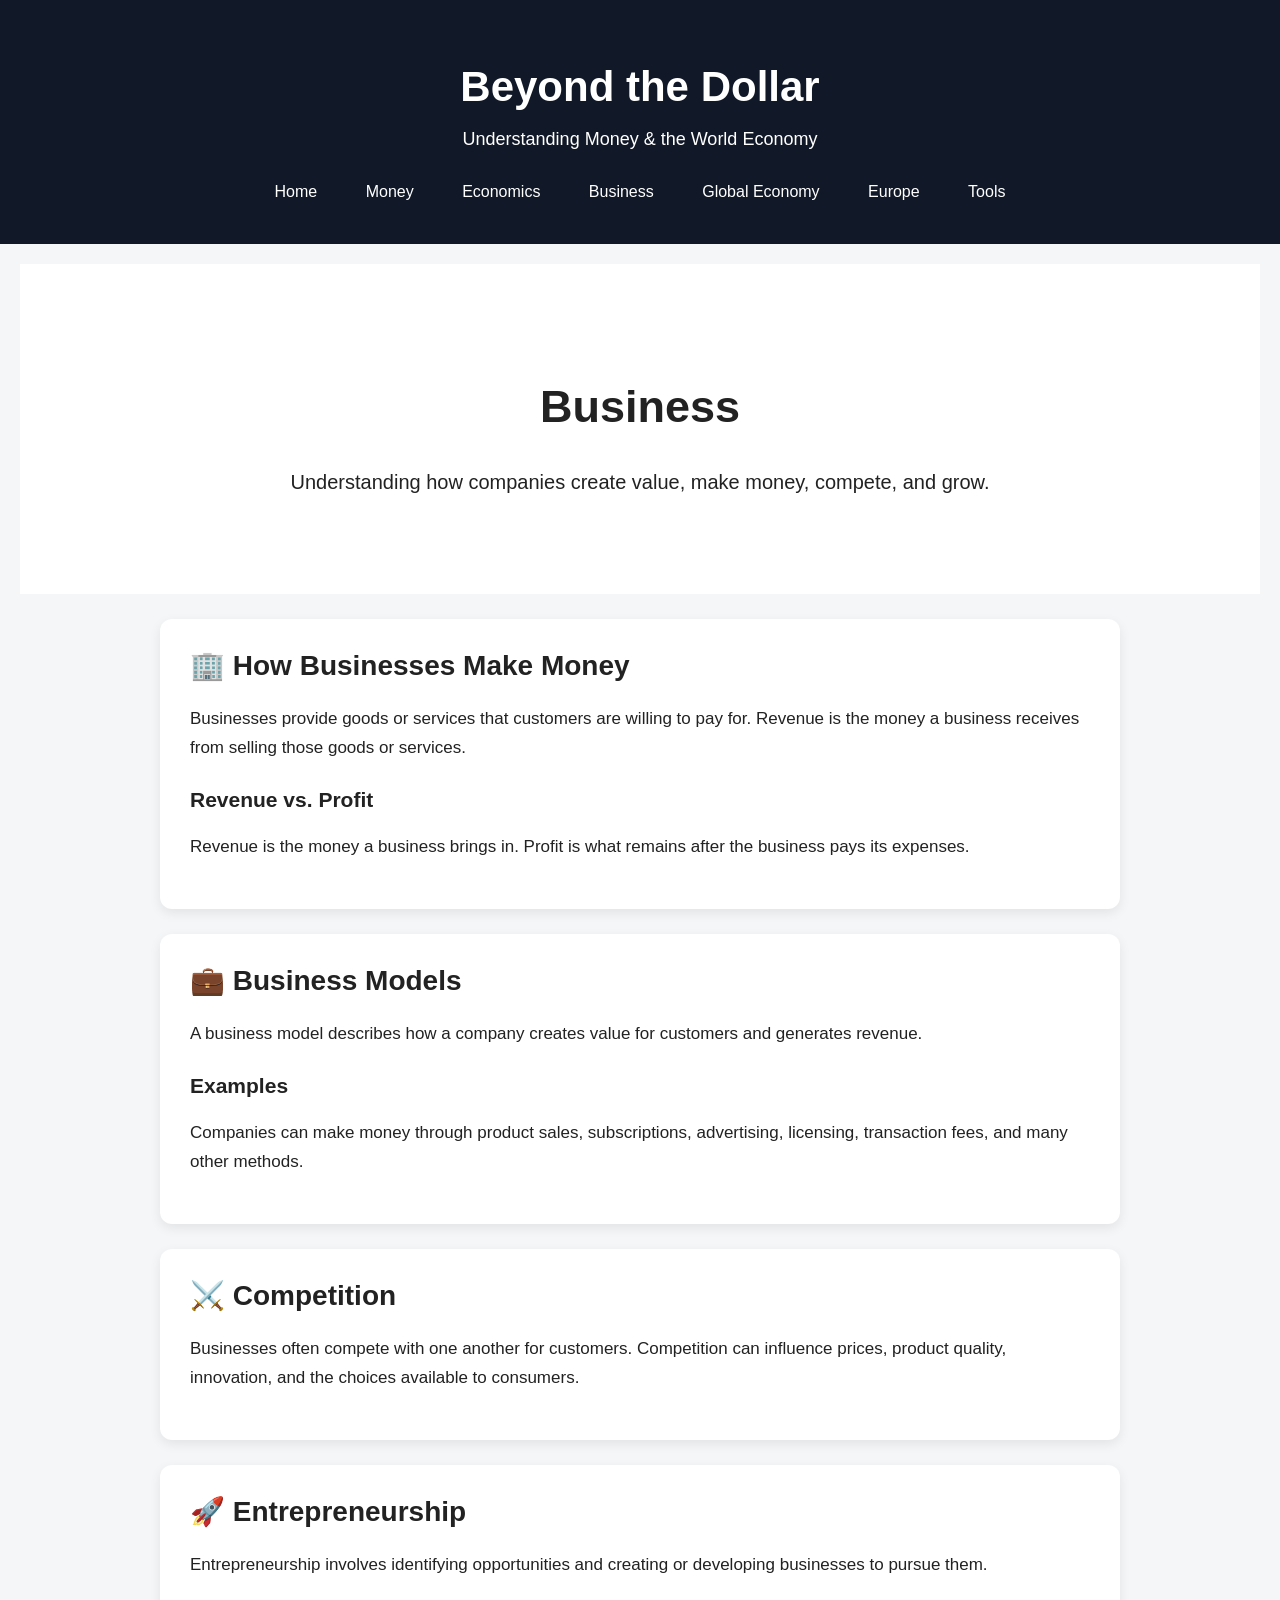
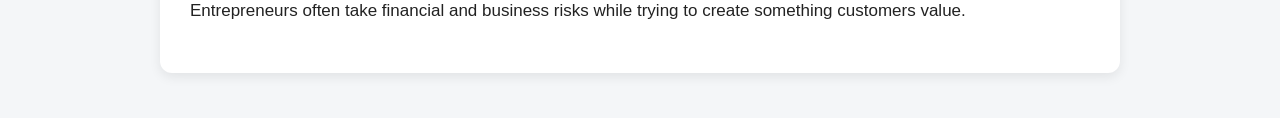
==== business.html @ 26385736 "Add files via upload" ====
<!DOCTYPE html>
<html lang="en">

<head>
    <meta charset="UTF-8">
    <meta name="viewport" content="width=device-width, initial-scale=1.0">

    <title>Business | Beyond the Dollar</title>

    <link rel="stylesheet" href="style.css">
</head>

<body>

    <header>
        <h1>Beyond the Dollar</h1>
        <p>Understanding Money & the World Economy</p>

       <nav>
    <a href="index.html">Home</a>
    <a href="money.html">Money</a>
    <a href="economics.html">Economics</a>
    <a href="business.html">Business</a>
    <a href="global.html">Global Economy</a>
    <a href="europe.html">Europe</a>
    <a href="tools.html">Tools</a>
</nav>
    </header>

    <main>

        <section class="hero">
            <h2>Business</h2>

            <p>
                Understanding how companies create value,
                make money, compete, and grow.
            </p>
        </section>

        <section class="card">
            <h2>🏢 How Businesses Make Money</h2>

            <p>
                Businesses provide goods or services that customers
                are willing to pay for. Revenue is the money a business
                receives from selling those goods or services.
            </p>

            <h3>Revenue vs. Profit</h3>

            <p>
                Revenue is the money a business brings in. Profit is
                what remains after the business pays its expenses.
            </p>
        </section>

        <section class="card">
            <h2>💼 Business Models</h2>

            <p>
                A business model describes how a company creates value
                for customers and generates revenue.
            </p>

            <h3>Examples</h3>

            <p>
                Companies can make money through product sales,
                subscriptions, advertising, licensing, transaction fees,
                and many other methods.
            </p>
        </section>

        <section class="card">
            <h2>⚔️ Competition</h2>

            <p>
                Businesses often compete with one another for customers.
                Competition can influence prices, product quality,
                innovation, and the choices available to consumers.
            </p>
        </section>

        <section class="card">
            <h2>🚀 Entrepreneurship</h2>

            <p>
                Entrepreneurship involves identifying opportunities
                and creating or developing businesses to pursue them.
            </p>

            <p>
                Entrepreneurs often take financial and business risks
                while trying to create something customers value.
            </p>
        </section>

    </main>

</body>
</html>
---- style.css ----
body {
    margin: 0;
    font-family: Arial, sans-serif;
    background-color: #f4f6f8;
    color: #222;
}

header {
    background-color: #111827;
    color: white;
    text-align: center;
    padding: 35px;
}

header h1 {
    font-size: 42px;
    margin-bottom: 10px;
}

header p {
    font-size: 18px;
}

.hero {
    background-color: white;
    text-align: center;
    padding: 80px 20px;
}

.hero h2 {
    font-size: 45px;
}

.hero p {
    font-size: 20px;
}
main {
    padding: 20px;
}
.card {
    background-color: white;
    padding: 30px;
    margin: 25px auto;
    max-width: 900px;
    border-radius: 12px;
    box-shadow: 0 4px 12px rgba(0, 0, 0, 0.08);
}

.card h2 {
    font-size: 28px;
    margin-top: 0;
}

.card h3 {
    font-size: 21px;
    margin-top: 25px;
}

.card p {
    font-size: 17px;
    line-height: 1.7;
}

nav {
    margin-top: 25px;
}

nav a {
    display: inline-block;
    color: white;
    text-decoration: none;
    margin: 0 8px;
    padding: 8px 14px;
    border-radius: 6px;
    font-size: 16px;
}

nav a:hover {
    background-color: #374151;
}

nav a:hover {
    text-decoration: underline;
}

.card {
    transition: transform 0.2s, box-shadow 0.2s;
}

a.card {
    display: block;
    color: inherit;
    text-decoration: none;
}

a.card:hover {
    transform: translateY(-4px);
    box-shadow: 0 8px 20px rgba(0, 0, 0, 0.12);
}

input {
    display: block;
    width: 250px;
    padding: 10px;
    margin-bottom: 15px;
    border: 1px solid #d1d5db;
    border-radius: 6px;
    font-size: 16px;
}

button {
    padding: 10px 20px;
    background-color: #111827;
    color: white;
    border: none;
    border-radius: 6px;
    font-size: 16px;
    cursor: pointer;
}

button:hover {
    background-color: #374151;
}

#result {
    font-size: 20px;
    font-weight: bold;
}
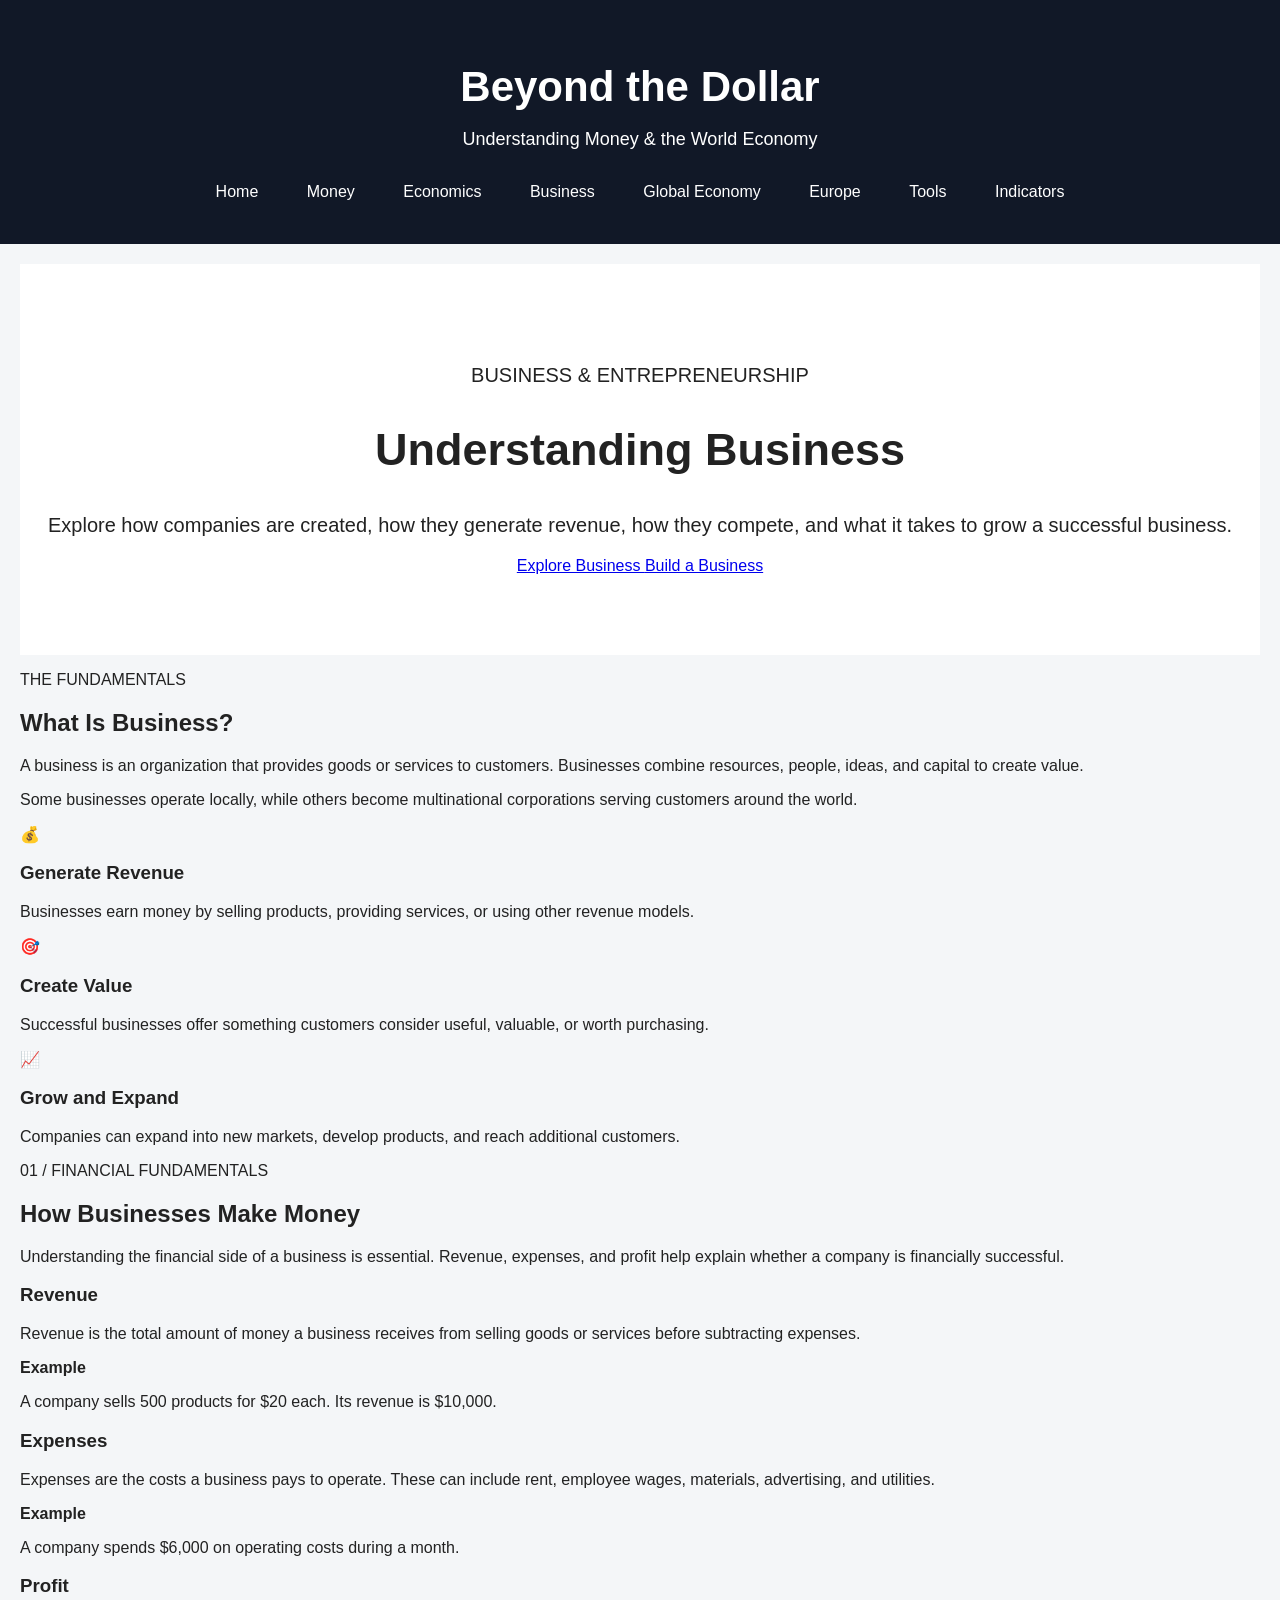
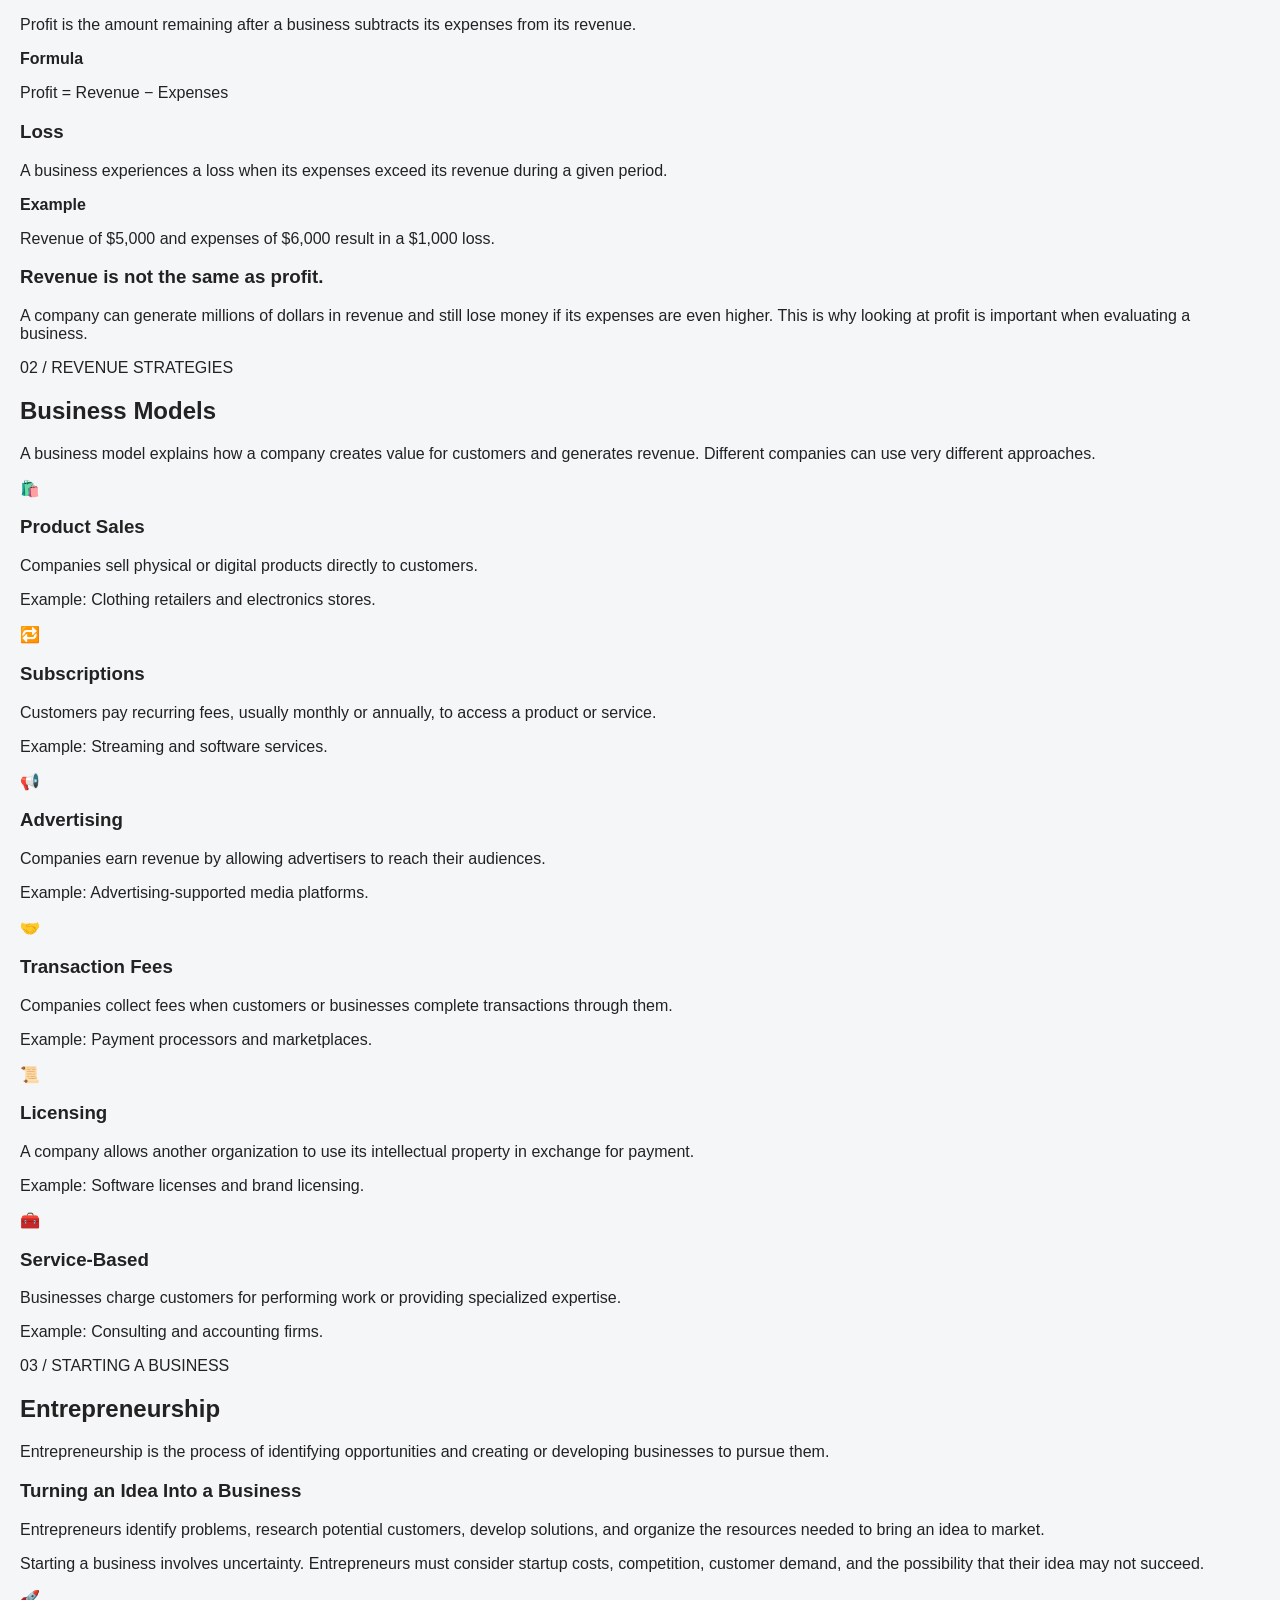
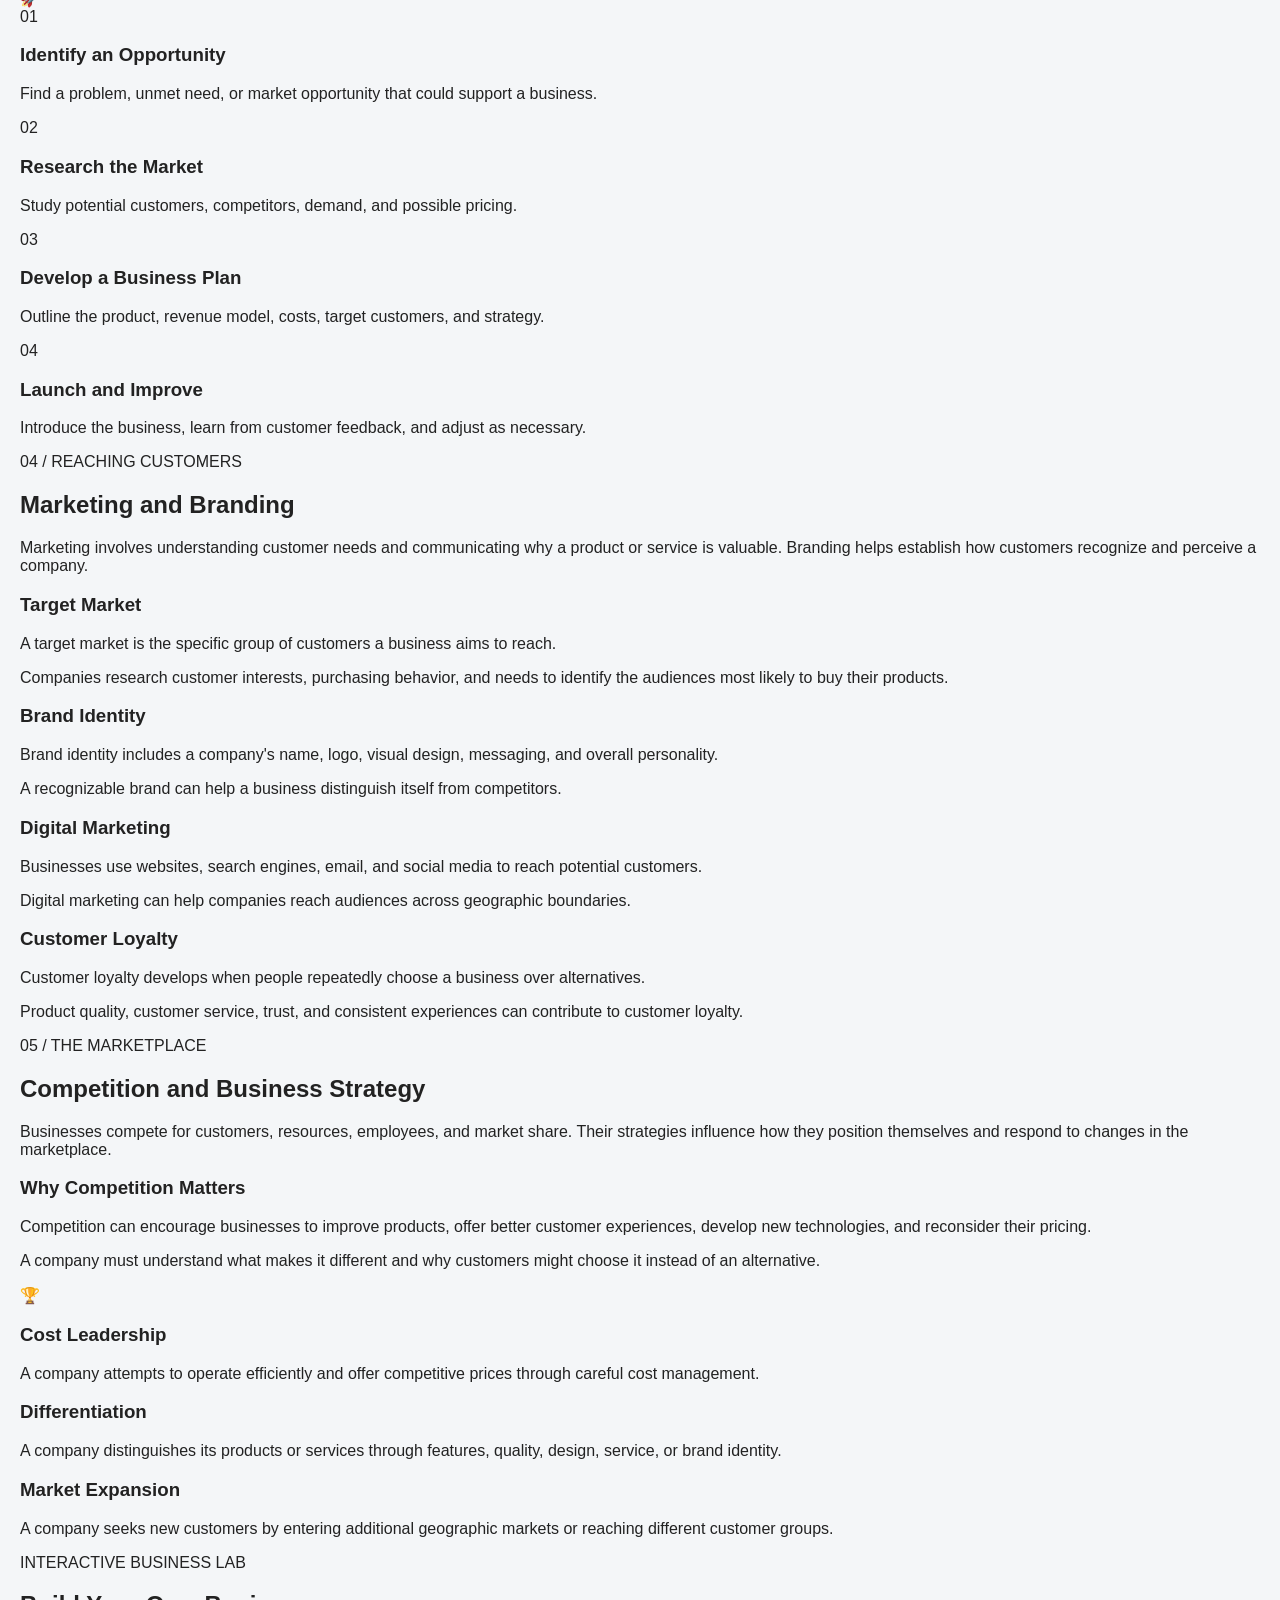
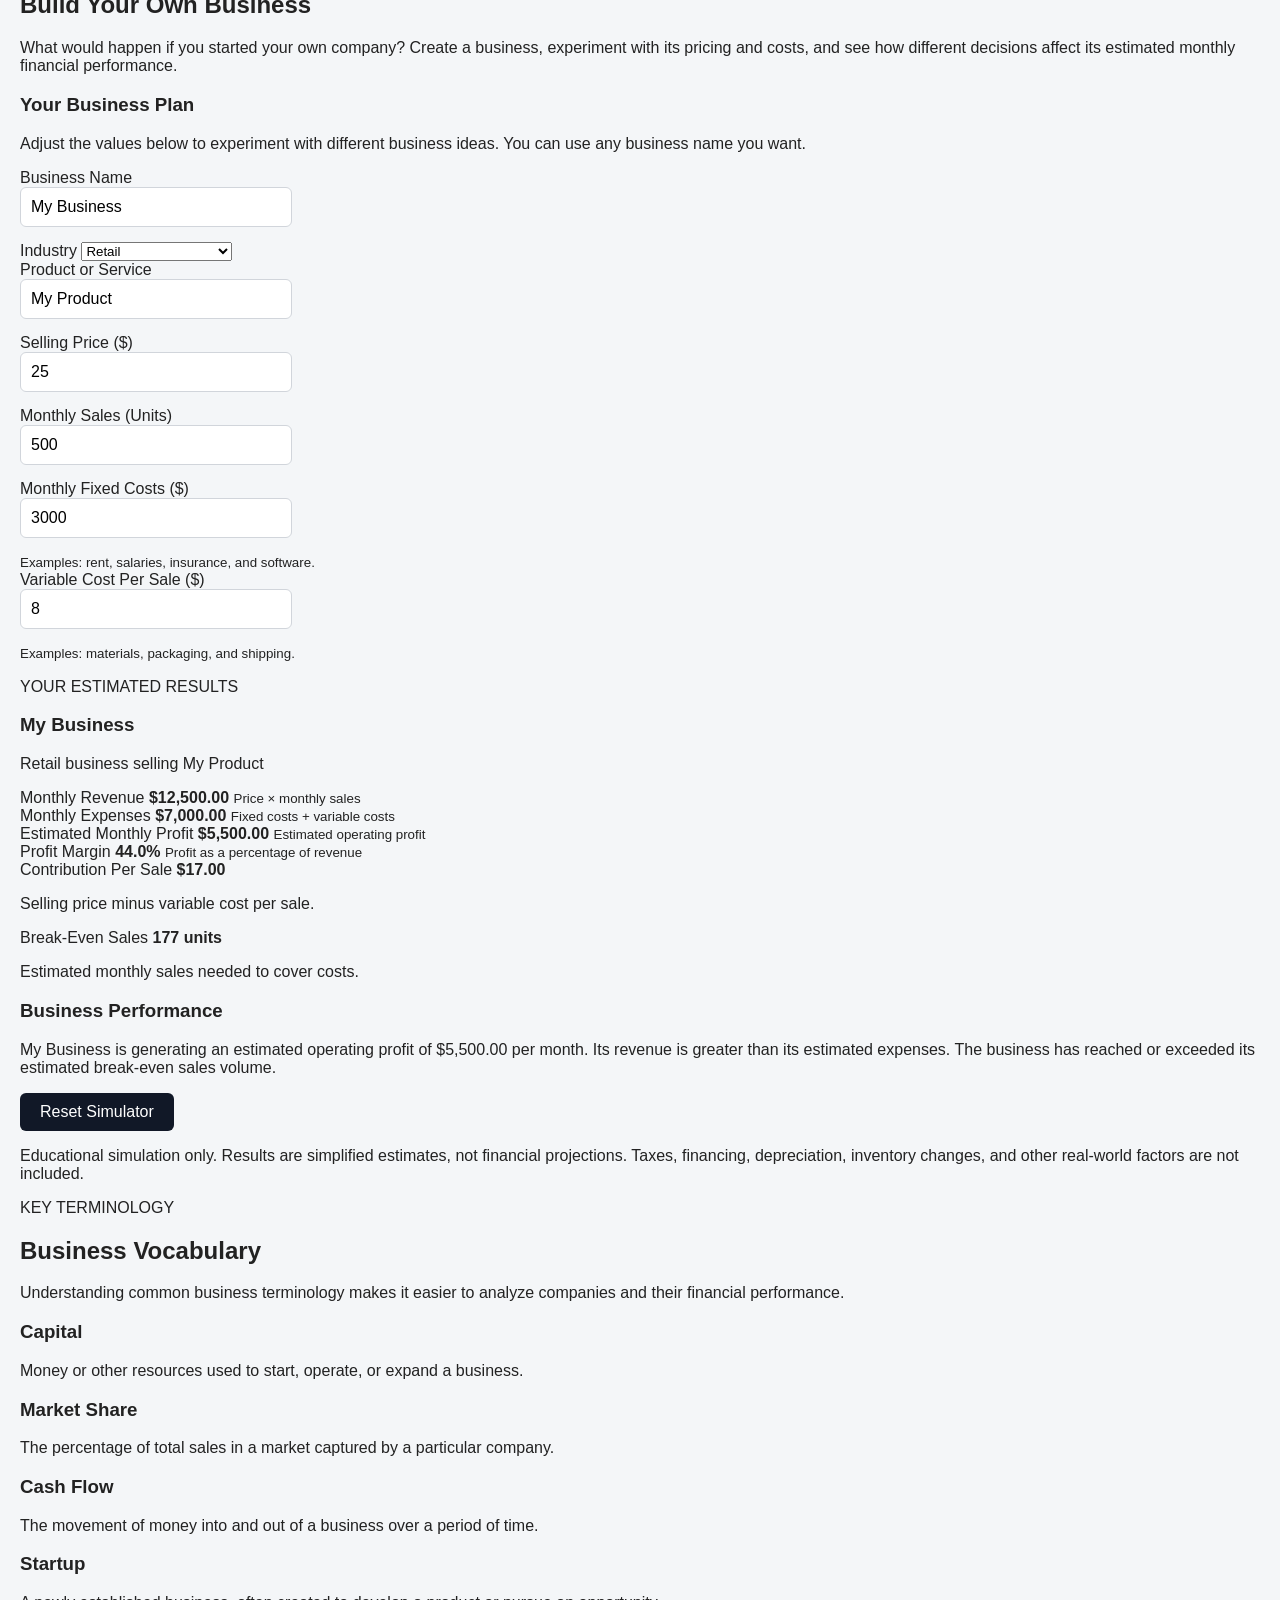
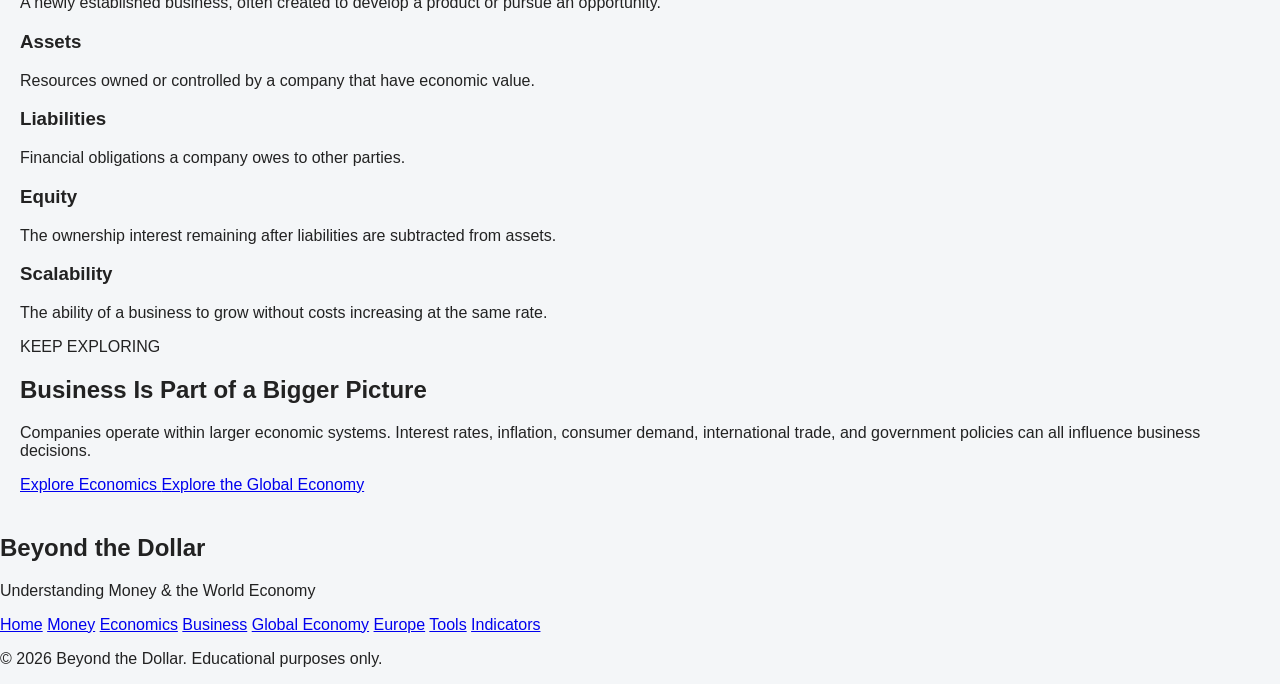
==== commit 22f19fd6: "Add files via upload" ====
--- a/business.html
+++ b/business.html
@@ -1,3 +1,4 @@
+
 <!DOCTYPE html>
 <html lang="en">
 
@@ -5,6 +6,8 @@
     <meta charset="UTF-8">
     <meta name="viewport" content="width=device-width, initial-scale=1.0">
 
+    <meta name="description" content="Explore business models, entrepreneurship, marketing, competition, and business strategy with Beyond the Dollar.">
+
     <title>Business | Beyond the Dollar</title>
 
     <link rel="stylesheet" href="style.css">
@@ -12,91 +15,1086 @@
 
 <body>
 
-    <header>
-        <h1>Beyond the Dollar</h1>
-        <p>Understanding Money & the World Economy</p>
-
-       <nav>
-    <a href="index.html">Home</a>
-    <a href="money.html">Money</a>
-    <a href="economics.html">Economics</a>
-    <a href="business.html">Business</a>
-    <a href="global.html">Global Economy</a>
-    <a href="europe.html">Europe</a>
-    <a href="tools.html">Tools</a>
-</nav>
+    <header class="site-header">
+        <div class="header-content">
+            <div class="brand">
+                <h1>Beyond the Dollar</h1>
+                <p>Understanding Money & the World Economy</p>
+            </div>
+
+            <nav aria-label="Main navigation">
+                <a href="index.html">Home</a>
+                <a href="money.html">Money</a>
+                <a href="economics.html">Economics</a>
+                <a href="business.html" class="active">Business</a>
+                <a href="global.html">Global Economy</a>
+                <a href="europe.html">Europe</a>
+                <a href="tools.html">Tools</a>
+                <a href="indicators.html">Indicators</a>
+            </nav>
+        </div>
     </header>
 
     <main>
 
-        <section class="hero">
-            <h2>Business</h2>
+        <!-- HERO -->
+
+        <section class="hero business-hero">
+            <div class="hero-content">
+                <p class="eyebrow">BUSINESS & ENTREPRENEURSHIP</p>
+
+                <h2>Understanding Business</h2>
+
+                <p>
+                    Explore how companies are created, how they generate
+                    revenue, how they compete, and what it takes to grow
+                    a successful business.
+                </p>
+
+                <div class="hero-actions">
+                    <a href="#business-fundamentals" class="primary-link">
+                        Explore Business
+                    </a>
+
+                    <a href="#business-simulator" class="secondary-link">
+                        Build a Business
+                    </a>
+                </div>
+            </div>
+        </section>
+
+
+        <!-- INTRODUCTION -->
+
+        <section class="business-intro">
+            <div class="section-heading">
+                <p class="eyebrow">THE FUNDAMENTALS</p>
+                <h2>What Is Business?</h2>
+
+                <p>
+                    A business is an organization that provides goods or
+                    services to customers. Businesses combine resources,
+                    people, ideas, and capital to create value.
+                </p>
+
+                <p>
+                    Some businesses operate locally, while others become
+                    multinational corporations serving customers around
+                    the world.
+                </p>
+            </div>
+
+            <div class="business-overview-grid">
+
+                <article class="business-overview-card">
+                    <span class="business-icon">💰</span>
+                    <h3>Generate Revenue</h3>
+                    <p>
+                        Businesses earn money by selling products,
+                        providing services, or using other revenue models.
+                    </p>
+                </article>
+
+                <article class="business-overview-card">
+                    <span class="business-icon">🎯</span>
+                    <h3>Create Value</h3>
+                    <p>
+                        Successful businesses offer something customers
+                        consider useful, valuable, or worth purchasing.
+                    </p>
+                </article>
+
+                <article class="business-overview-card">
+                    <span class="business-icon">📈</span>
+                    <h3>Grow and Expand</h3>
+                    <p>
+                        Companies can expand into new markets, develop
+                        products, and reach additional customers.
+                    </p>
+                </article>
+
+            </div>
+        </section>
+
+
+        <!-- BUSINESS FUNDAMENTALS -->
+
+        <section class="business-section" id="business-fundamentals">
+
+            <div class="section-heading">
+                <p class="eyebrow">01 / FINANCIAL FUNDAMENTALS</p>
+                <h2>How Businesses Make Money</h2>
+
+                <p>
+                    Understanding the financial side of a business is
+                    essential. Revenue, expenses, and profit help explain
+                    whether a company is financially successful.
+                </p>
+            </div>
+
+            <div class="business-concept-grid">
+
+                <article class="business-concept-card">
+                    <h3>Revenue</h3>
+
+                    <p>
+                        Revenue is the total amount of money a business
+                        receives from selling goods or services before
+                        subtracting expenses.
+                    </p>
+
+                    <div class="business-example">
+                        <strong>Example</strong>
+                        <p>
+                            A company sells 500 products for $20 each.
+                            Its revenue is $10,000.
+                        </p>
+                    </div>
+                </article>
+
+                <article class="business-concept-card">
+                    <h3>Expenses</h3>
+
+                    <p>
+                        Expenses are the costs a business pays to operate.
+                        These can include rent, employee wages, materials,
+                        advertising, and utilities.
+                    </p>
+
+                    <div class="business-example">
+                        <strong>Example</strong>
+                        <p>
+                            A company spends $6,000 on operating costs
+                            during a month.
+                        </p>
+                    </div>
+                </article>
+
+                <article class="business-concept-card">
+                    <h3>Profit</h3>
+
+                    <p>
+                        Profit is the amount remaining after a business
+                        subtracts its expenses from its revenue.
+                    </p>
+
+                    <div class="business-example">
+                        <strong>Formula</strong>
+                        <p>
+                            Profit = Revenue − Expenses
+                        </p>
+                    </div>
+                </article>
+
+                <article class="business-concept-card">
+                    <h3>Loss</h3>
+
+                    <p>
+                        A business experiences a loss when its expenses
+                        exceed its revenue during a given period.
+                    </p>
+
+                    <div class="business-example">
+                        <strong>Example</strong>
+                        <p>
+                            Revenue of $5,000 and expenses of $6,000
+                            result in a $1,000 loss.
+                        </p>
+                    </div>
+                </article>
+
+            </div>
+
+            <div class="business-highlight">
+                <h3>Revenue is not the same as profit.</h3>
+
+                <p>
+                    A company can generate millions of dollars in revenue
+                    and still lose money if its expenses are even higher.
+                    This is why looking at profit is important when
+                    evaluating a business.
+                </p>
+            </div>
+
+        </section>
+
+
+        <!-- BUSINESS MODELS -->
+
+        <section class="business-section">
+
+            <div class="section-heading">
+                <p class="eyebrow">02 / REVENUE STRATEGIES</p>
+                <h2>Business Models</h2>
+
+                <p>
+                    A business model explains how a company creates value
+                    for customers and generates revenue. Different
+                    companies can use very different approaches.
+                </p>
+            </div>
+
+            <div class="business-model-grid">
+
+                <article class="business-model-card">
+                    <span class="business-icon">🛍️</span>
+                    <h3>Product Sales</h3>
+
+                    <p>
+                        Companies sell physical or digital products
+                        directly to customers.
+                    </p>
+
+                    <p class="business-model-example">
+                        Example: Clothing retailers and electronics stores.
+                    </p>
+                </article>
+
+                <article class="business-model-card">
+                    <span class="business-icon">🔁</span>
+                    <h3>Subscriptions</h3>
+
+                    <p>
+                        Customers pay recurring fees, usually monthly
+                        or annually, to access a product or service.
+                    </p>
+
+                    <p class="business-model-example">
+                        Example: Streaming and software services.
+                    </p>
+                </article>
+
+                <article class="business-model-card">
+                    <span class="business-icon">📢</span>
+                    <h3>Advertising</h3>
+
+                    <p>
+                        Companies earn revenue by allowing advertisers
+                        to reach their audiences.
+                    </p>
+
+                    <p class="business-model-example">
+                        Example: Advertising-supported media platforms.
+                    </p>
+                </article>
+
+                <article class="business-model-card">
+                    <span class="business-icon">🤝</span>
+                    <h3>Transaction Fees</h3>
+
+                    <p>
+                        Companies collect fees when customers or
+                        businesses complete transactions through them.
+                    </p>
+
+                    <p class="business-model-example">
+                        Example: Payment processors and marketplaces.
+                    </p>
+                </article>
+
+                <article class="business-model-card">
+                    <span class="business-icon">📜</span>
+                    <h3>Licensing</h3>
+
+                    <p>
+                        A company allows another organization to use
+                        its intellectual property in exchange for payment.
+                    </p>
+
+                    <p class="business-model-example">
+                        Example: Software licenses and brand licensing.
+                    </p>
+                </article>
+
+                <article class="business-model-card">
+                    <span class="business-icon">🧰</span>
+                    <h3>Service-Based</h3>
+
+                    <p>
+                        Businesses charge customers for performing
+                        work or providing specialized expertise.
+                    </p>
+
+                    <p class="business-model-example">
+                        Example: Consulting and accounting firms.
+                    </p>
+                </article>
+
+            </div>
+
+        </section>
+
+
+        <!-- ENTREPRENEURSHIP -->
+
+        <section class="business-section">
+
+            <div class="section-heading">
+                <p class="eyebrow">03 / STARTING A BUSINESS</p>
+                <h2>Entrepreneurship</h2>
+
+                <p>
+                    Entrepreneurship is the process of identifying
+                    opportunities and creating or developing businesses
+                    to pursue them.
+                </p>
+            </div>
+
+            <div class="business-feature">
+
+                <div class="business-feature-content">
+                    <h3>Turning an Idea Into a Business</h3>
+
+                    <p>
+                        Entrepreneurs identify problems, research
+                        potential customers, develop solutions, and
+                        organize the resources needed to bring an idea
+                        to market.
+                    </p>
+
+                    <p>
+                        Starting a business involves uncertainty.
+                        Entrepreneurs must consider startup costs,
+                        competition, customer demand, and the possibility
+                        that their idea may not succeed.
+                    </p>
+                </div>
+
+                <div class="business-feature-icon">🚀</div>
+
+            </div>
+
+            <div class="business-steps-grid">
+
+                <article class="business-step">
+                    <span>01</span>
+                    <h3>Identify an Opportunity</h3>
+                    <p>
+                        Find a problem, unmet need, or market opportunity
+                        that could support a business.
+                    </p>
+                </article>
+
+                <article class="business-step">
+                    <span>02</span>
+                    <h3>Research the Market</h3>
+                    <p>
+                        Study potential customers, competitors,
+                        demand, and possible pricing.
+                    </p>
+                </article>
+
+                <article class="business-step">
+                    <span>03</span>
+                    <h3>Develop a Business Plan</h3>
+                    <p>
+                        Outline the product, revenue model, costs,
+                        target customers, and strategy.
+                    </p>
+                </article>
+
+                <article class="business-step">
+                    <span>04</span>
+                    <h3>Launch and Improve</h3>
+                    <p>
+                        Introduce the business, learn from customer
+                        feedback, and adjust as necessary.
+                    </p>
+                </article>
+
+            </div>
+
+        </section>
+
+
+        <!-- MARKETING -->
+
+        <section class="business-section">
+
+            <div class="section-heading">
+                <p class="eyebrow">04 / REACHING CUSTOMERS</p>
+                <h2>Marketing and Branding</h2>
+
+                <p>
+                    Marketing involves understanding customer needs
+                    and communicating why a product or service is
+                    valuable. Branding helps establish how customers
+                    recognize and perceive a company.
+                </p>
+            </div>
+
+            <div class="business-concept-grid">
+
+                <article class="business-concept-card">
+                    <h3>Target Market</h3>
+
+                    <p>
+                        A target market is the specific group of
+                        customers a business aims to reach.
+                    </p>
+
+                    <p>
+                        Companies research customer interests,
+                        purchasing behavior, and needs to identify
+                        the audiences most likely to buy their products.
+                    </p>
+                </article>
+
+                <article class="business-concept-card">
+                    <h3>Brand Identity</h3>
+
+                    <p>
+                        Brand identity includes a company's name,
+                        logo, visual design, messaging, and overall
+                        personality.
+                    </p>
+
+                    <p>
+                        A recognizable brand can help a business
+                        distinguish itself from competitors.
+                    </p>
+                </article>
+
+                <article class="business-concept-card">
+                    <h3>Digital Marketing</h3>
+
+                    <p>
+                        Businesses use websites, search engines,
+                        email, and social media to reach potential
+                        customers.
+                    </p>
+
+                    <p>
+                        Digital marketing can help companies reach
+                        audiences across geographic boundaries.
+                    </p>
+                </article>
+
+                <article class="business-concept-card">
+                    <h3>Customer Loyalty</h3>
+
+                    <p>
+                        Customer loyalty develops when people
+                        repeatedly choose a business over alternatives.
+                    </p>
+
+                    <p>
+                        Product quality, customer service, trust,
+                        and consistent experiences can contribute
+                        to customer loyalty.
+                    </p>
+                </article>
+
+            </div>
+
+        </section>
+
+
+        <!-- COMPETITION -->
+
+        <section class="business-section">
+
+            <div class="section-heading">
+                <p class="eyebrow">05 / THE MARKETPLACE</p>
+                <h2>Competition and Business Strategy</h2>
+
+                <p>
+                    Businesses compete for customers, resources,
+                    employees, and market share. Their strategies
+                    influence how they position themselves and
+                    respond to changes in the marketplace.
+                </p>
+            </div>
+
+            <div class="business-feature">
+                <div class="business-feature-content">
+
+                    <h3>Why Competition Matters</h3>
+
+                    <p>
+                        Competition can encourage businesses to
+                        improve products, offer better customer
+                        experiences, develop new technologies,
+                        and reconsider their pricing.
+                    </p>
+
+                    <p>
+                        A company must understand what makes it
+                        different and why customers might choose
+                        it instead of an alternative.
+                    </p>
+
+                </div>
+
+                <div class="business-feature-icon">🏆</div>
+            </div>
+
+            <div class="business-strategy-grid">
+
+                <article class="business-strategy-card">
+                    <h3>Cost Leadership</h3>
+
+                    <p>
+                        A company attempts to operate efficiently
+                        and offer competitive prices through
+                        careful cost management.
+                    </p>
+                </article>
+
+                <article class="business-strategy-card">
+                    <h3>Differentiation</h3>
+
+                    <p>
+                        A company distinguishes its products or
+                        services through features, quality,
+                        design, service, or brand identity.
+                    </p>
+                </article>
+
+                <article class="business-strategy-card">
+                    <h3>Market Expansion</h3>
+
+                    <p>
+                        A company seeks new customers by entering
+                        additional geographic markets or reaching
+                        different customer groups.
+                    </p>
+                </article>
+
+            </div>
+
+        </section>
+
+
+        <!-- BUSINESS SIMULATOR -->
+
+        <section class="business-simulator-section" id="business-simulator">
+
+            <div class="section-heading">
+                <p class="eyebrow">INTERACTIVE BUSINESS LAB</p>
+                <h2>Build Your Own Business</h2>
+
+                <p>
+                    What would happen if you started your own company?
+                    Create a business, experiment with its pricing and
+                    costs, and see how different decisions affect its
+                    estimated monthly financial performance.
+                </p>
+            </div>
+
+            <div class="business-simulator-card">
+
+                <div class="business-simulator-intro">
+                    <h3>Your Business Plan</h3>
+
+                    <p>
+                        Adjust the values below to experiment with
+                        different business ideas. You can use any
+                        business name you want.
+                    </p>
+                </div>
+
+                <div class="business-input-grid">
+
+                    <div class="business-input-group business-full-width">
+                        <label for="business-name">Business Name</label>
+
+                        <input
+                            type="text"
+                            id="business-name"
+                            maxlength="50"
+                            value="My Business"
+                            placeholder="Enter a business name"
+                        >
+                    </div>
+
+                    <div class="business-input-group">
+                        <label for="business-industry">Industry</label>
+
+                        <select id="business-industry">
+                            <option value="Retail">Retail</option>
+                            <option value="Technology">Technology</option>
+                            <option value="Food & Beverage">Food & Beverage</option>
+                            <option value="Entertainment">Entertainment</option>
+                            <option value="Healthcare">Healthcare</option>
+                            <option value="Education">Education</option>
+                            <option value="Professional Services">Professional Services</option>
+                            <option value="Other">Other</option>
+                        </select>
+                    </div>
+
+                    <div class="business-input-group">
+                        <label for="product-name">Product or Service</label>
+
+                        <input
+                            type="text"
+                            id="product-name"
+                            maxlength="50"
+                            value="My Product"
+                            placeholder="What are you selling?"
+                        >
+                    </div>
+
+                    <div class="business-input-group">
+                        <label for="product-price">Selling Price ($)</label>
+
+                        <input
+                            type="number"
+                            id="product-price"
+                            min="0.01"
+                            max="1000000"
+                            step="0.01"
+                            value="25"
+                        >
+                    </div>
+
+                    <div class="business-input-group">
+                        <label for="monthly-sales">Monthly Sales (Units)</label>
+
+                        <input
+                            type="number"
+                            id="monthly-sales"
+                            min="0"
+                            max="10000000"
+                            step="1"
+                            value="500"
+                        >
+                    </div>
+
+                    <div class="business-input-group">
+                        <label for="fixed-costs">Monthly Fixed Costs ($)</label>
+
+                        <input
+                            type="number"
+                            id="fixed-costs"
+                            min="0"
+                            max="100000000"
+                            step="0.01"
+                            value="3000"
+                        >
+
+                        <small>
+                            Examples: rent, salaries, insurance, and software.
+                        </small>
+                    </div>
+
+                    <div class="business-input-group">
+                        <label for="variable-cost">Variable Cost Per Sale ($)</label>
+
+                        <input
+                            type="number"
+                            id="variable-cost"
+                            min="0"
+                            max="1000000"
+                            step="0.01"
+                            value="8"
+                        >
+
+                        <small>
+                            Examples: materials, packaging, and shipping.
+                        </small>
+                    </div>
+
+                </div>
+
+
+                <!-- FINANCIAL RESULTS -->
+
+                <div class="business-results-heading">
+                    <div>
+                        <p class="eyebrow">YOUR ESTIMATED RESULTS</p>
+                        <h3 id="results-business-name">My Business</h3>
+                        <p id="results-business-description">
+                            Retail business selling My Product
+                        </p>
+                    </div>
+                </div>
+
+                <div class="business-results-grid">
+
+                    <div class="business-result-card">
+                        <span>Monthly Revenue</span>
+                        <strong id="business-revenue">$12,500.00</strong>
+                        <small>Price × monthly sales</small>
+                    </div>
+
+                    <div class="business-result-card">
+                        <span>Monthly Expenses</span>
+                        <strong id="business-expenses">$7,000.00</strong>
+                        <small>Fixed costs + variable costs</small>
+                    </div>
+
+                    <div class="business-result-card business-profit-card">
+                        <span>Estimated Monthly Profit</span>
+                        <strong id="business-profit">$5,500.00</strong>
+                        <small id="business-profit-status">Operating profit</small>
+                    </div>
+
+                    <div class="business-result-card">
+                        <span>Profit Margin</span>
+                        <strong id="business-margin">44.0%</strong>
+                        <small>Profit as a percentage of revenue</small>
+                    </div>
+
+                </div>
+
+
+                <!-- ADDITIONAL METRICS -->
+
+                <div class="business-metrics-grid">
+
+                    <div class="business-metric">
+                        <span>Contribution Per Sale</span>
+                        <strong id="business-contribution">$17.00</strong>
+                        <p>
+                            Selling price minus variable cost per sale.
+                        </p>
+                    </div>
+
+                    <div class="business-metric">
+                        <span>Break-Even Sales</span>
+                        <strong id="business-break-even">177 units</strong>
+                        <p>
+                            Estimated monthly sales needed to cover costs.
+                        </p>
+                    </div>
+
+                </div>
+
+
+                <!-- FINANCIAL SUMMARY -->
+
+                <div class="business-summary">
+                    <h3>Business Performance</h3>
+
+                    <p id="business-explanation" aria-live="polite">
+                        Your business is generating an estimated
+                        operating profit. Experiment with the numbers
+                        to see how its performance changes.
+                    </p>
+                </div>
+
+                <div class="business-simulator-actions">
+                    <button type="button" id="reset-business">
+                        Reset Simulator
+                    </button>
+                </div>
+
+                <p class="business-disclaimer">
+                    Educational simulation only. Results are simplified
+                    estimates, not financial projections. Taxes,
+                    financing, depreciation, inventory changes, and
+                    other real-world factors are not included.
+                </p>
+
+            </div>
+
+        </section>
+
+
+        <!-- GLOSSARY -->
+
+        <section class="business-section">
+
+            <div class="section-heading">
+                <p class="eyebrow">KEY TERMINOLOGY</p>
+                <h2>Business Vocabulary</h2>
+
+                <p>
+                    Understanding common business terminology makes
+                    it easier to analyze companies and their financial
+                    performance.
+                </p>
+            </div>
+
+            <div class="business-glossary-grid">
+
+                <article class="business-glossary-item">
+                    <h3>Capital</h3>
+                    <p>
+                        Money or other resources used to start,
+                        operate, or expand a business.
+                    </p>
+                </article>
+
+                <article class="business-glossary-item">
+                    <h3>Market Share</h3>
+                    <p>
+                        The percentage of total sales in a market
+                        captured by a particular company.
+                    </p>
+                </article>
+
+                <article class="business-glossary-item">
+                    <h3>Cash Flow</h3>
+                    <p>
+                        The movement of money into and out of
+                        a business over a period of time.
+                    </p>
+                </article>
+
+                <article class="business-glossary-item">
+                    <h3>Startup</h3>
+                    <p>
+                        A newly established business, often created
+                        to develop a product or pursue an opportunity.
+                    </p>
+                </article>
+
+                <article class="business-glossary-item">
+                    <h3>Assets</h3>
+                    <p>
+                        Resources owned or controlled by a company
+                        that have economic value.
+                    </p>
+                </article>
+
+                <article class="business-glossary-item">
+                    <h3>Liabilities</h3>
+                    <p>
+                        Financial obligations a company owes
+                        to other parties.
+                    </p>
+                </article>
+
+                <article class="business-glossary-item">
+                    <h3>Equity</h3>
+                    <p>
+                        The ownership interest remaining after
+                        liabilities are subtracted from assets.
+                    </p>
+                </article>
+
+                <article class="business-glossary-item">
+                    <h3>Scalability</h3>
+                    <p>
+                        The ability of a business to grow without
+                        costs increasing at the same rate.
+                    </p>
+                </article>
+
+            </div>
+
+        </section>
+
+
+        <!-- NEXT STEPS -->
+
+        <section class="next-steps-section">
+            <p class="eyebrow">KEEP EXPLORING</p>
+
+            <h2>Business Is Part of a Bigger Picture</h2>
 
             <p>
-                Understanding how companies create value,
-                make money, compete, and grow.
+                Companies operate within larger economic systems.
+                Interest rates, inflation, consumer demand, international
+                trade, and government policies can all influence business
+                decisions.
             </p>
+
+            <div class="hero-actions">
+                <a href="economics.html" class="primary-link">
+                    Explore Economics
+                </a>
+
+                <a href="global.html" class="secondary-link">
+                    Explore the Global Economy
+                </a>
+            </div>
         </section>
 
-        <section class="card">
-            <h2>🏢 How Businesses Make Money</h2>
+    </main>
+
+
+    <!-- FOOTER -->
+
+    <footer class="site-footer">
+
+        <div>
+            <h2>Beyond the Dollar</h2>
 
             <p>
-                Businesses provide goods or services that customers
-                are willing to pay for. Revenue is the money a business
-                receives from selling those goods or services.
+                Understanding Money & the World Economy
             </p>
 
-            <h3>Revenue vs. Profit</h3>
-
-            <p>
-                Revenue is the money a business brings in. Profit is
-                what remains after the business pays its expenses.
+            <div class="footer-links">
+                <a href="index.html">Home</a>
+                <a href="money.html">Money</a>
+                <a href="economics.html">Economics</a>
+                <a href="business.html">Business</a>
+                <a href="global.html">Global Economy</a>
+                <a href="europe.html">Europe</a>
+                <a href="tools.html">Tools</a>
+                <a href="indicators.html">Indicators</a>
+            </div>
+
+            <p class="copyright">
+                © 2026 Beyond the Dollar. Educational purposes only.
             </p>
-        </section>
-
-        <section class="card">
-            <h2>💼 Business Models</h2>
-
-            <p>
-                A business model describes how a company creates value
-                for customers and generates revenue.
-            </p>
-
-            <h3>Examples</h3>
-
-            <p>
-                Companies can make money through product sales,
-                subscriptions, advertising, licensing, transaction fees,
-                and many other methods.
-            </p>
-        </section>
-
-        <section class="card">
-            <h2>⚔️ Competition</h2>
-
-            <p>
-                Businesses often compete with one another for customers.
-                Competition can influence prices, product quality,
-                innovation, and the choices available to consumers.
-            </p>
-        </section>
-
-        <section class="card">
-            <h2>🚀 Entrepreneurship</h2>
-
-            <p>
-                Entrepreneurship involves identifying opportunities
-                and creating or developing businesses to pursue them.
-            </p>
-
-            <p>
-                Entrepreneurs often take financial and business risks
-                while trying to create something customers value.
-            </p>
-        </section>
-
-    </main>
+        </div>
+
+    </footer>
+
+
+    <!-- BUSINESS SIMULATOR JAVASCRIPT -->
+
+    <script>
+        const businessInputs = {
+            name: document.getElementById("business-name"),
+            industry: document.getElementById("business-industry"),
+            product: document.getElementById("product-name"),
+            price: document.getElementById("product-price"),
+            sales: document.getElementById("monthly-sales"),
+            fixedCosts: document.getElementById("fixed-costs"),
+            variableCost: document.getElementById("variable-cost")
+        };
+
+        const moneyFormatter = new Intl.NumberFormat("en-US", {
+            style: "currency",
+            currency: "USD"
+        });
+
+        function getInputValue(input) {
+            const value = Number(input.value);
+
+            if (!Number.isFinite(value) || value < 0) {
+                return 0;
+            }
+
+            return value;
+        }
+
+        function updateBusiness() {
+            const name =
+                businessInputs.name.value.trim() || "My Business";
+
+            const industry = businessInputs.industry.value;
+
+            const product =
+                businessInputs.product.value.trim() || "My Product";
+
+            const price = getInputValue(businessInputs.price);
+            const sales = getInputValue(businessInputs.sales);
+            const fixedCosts = getInputValue(businessInputs.fixedCosts);
+            const variableCost = getInputValue(businessInputs.variableCost);
+
+            const revenue = price * sales;
+            const variableExpenses = variableCost * sales;
+            const expenses = fixedCosts + variableExpenses;
+            const profit = revenue - expenses;
+
+            const contribution = price - variableCost;
+
+            const margin = revenue > 0
+                ? (profit / revenue) * 100
+                : 0;
+
+            let breakEven;
+
+            if (contribution > 0) {
+                breakEven = Math.ceil(fixedCosts / contribution);
+            } else if (fixedCosts === 0 && contribution === 0) {
+                breakEven = 0;
+            } else {
+                breakEven = null;
+            }
+
+            document.getElementById("results-business-name").textContent =
+                name;
+
+            document.getElementById("results-business-description").textContent =
+                industry + " business selling " + product;
+
+            document.getElementById("business-revenue").textContent =
+                moneyFormatter.format(revenue);
+
+            document.getElementById("business-expenses").textContent =
+                moneyFormatter.format(expenses);
+
+            document.getElementById("business-profit").textContent =
+                moneyFormatter.format(profit);
+
+            document.getElementById("business-margin").textContent =
+                revenue > 0 ? margin.toFixed(1) + "%" : "N/A";
+
+            document.getElementById("business-contribution").textContent =
+                moneyFormatter.format(contribution);
+
+            document.getElementById("business-break-even").textContent =
+                breakEven === null
+                    ? "Not achievable"
+                    : breakEven.toLocaleString("en-US") + " units";
+
+            const profitCard =
+                document.querySelector(".business-profit-card");
+
+            const profitStatus =
+                document.getElementById("business-profit-status");
+
+            const explanation =
+                document.getElementById("business-explanation");
+
+            profitCard.classList.remove(
+                "positive-profit",
+                "negative-profit",
+                "zero-profit"
+            );
+
+            if (profit > 0) {
+                profitCard.classList.add("positive-profit");
+                profitStatus.textContent = "Estimated operating profit";
+
+                explanation.textContent =
+                    name + " is generating an estimated operating profit of " +
+                    moneyFormatter.format(profit) +
+                    " per month. Its revenue is greater than its estimated expenses.";
+            } else if (profit < 0) {
+                profitCard.classList.add("negative-profit");
+                profitStatus.textContent = "Estimated operating loss";
+
+                explanation.textContent =
+                    name + " is experiencing an estimated operating loss of " +
+                    moneyFormatter.format(Math.abs(profit)) +
+                    " per month. Consider experimenting with pricing, sales volume, or costs.";
+            } else {
+                profitCard.classList.add("zero-profit");
+                profitStatus.textContent = "Breaking even";
+
+                explanation.textContent =
+                    name + " is breaking even. Its estimated revenue equals its expenses.";
+            }
+
+            if (contribution <= 0) {
+                explanation.textContent +=
+                    " The selling price does not exceed the variable cost per sale, so increasing sales alone will not cover fixed costs.";
+            } else if (breakEven !== null && sales < breakEven) {
+                explanation.textContent +=
+                    " The business is currently below its estimated break-even sales volume.";
+            } else if (breakEven !== null && sales >= breakEven && fixedCosts > 0) {
+                explanation.textContent +=
+                    " The business has reached or exceeded its estimated break-even sales volume.";
+            }
+        }
+
+        Object.values(businessInputs).forEach(input => {
+            input.addEventListener("input", updateBusiness);
+            input.addEventListener("change", updateBusiness);
+        });
+
+        document.getElementById("reset-business").addEventListener("click", function () {
+            businessInputs.name.value = "My Business";
+            businessInputs.industry.value = "Retail";
+            businessInputs.product.value = "My Product";
+            businessInputs.price.value = 25;
+            businessInputs.sales.value = 500;
+            businessInputs.fixedCosts.value = 3000;
+            businessInputs.variableCost.value = 8;
+
+            updateBusiness();
+        });
+
+        updateBusiness();
+    </script>
 
 </body>
-</html>+</html>
